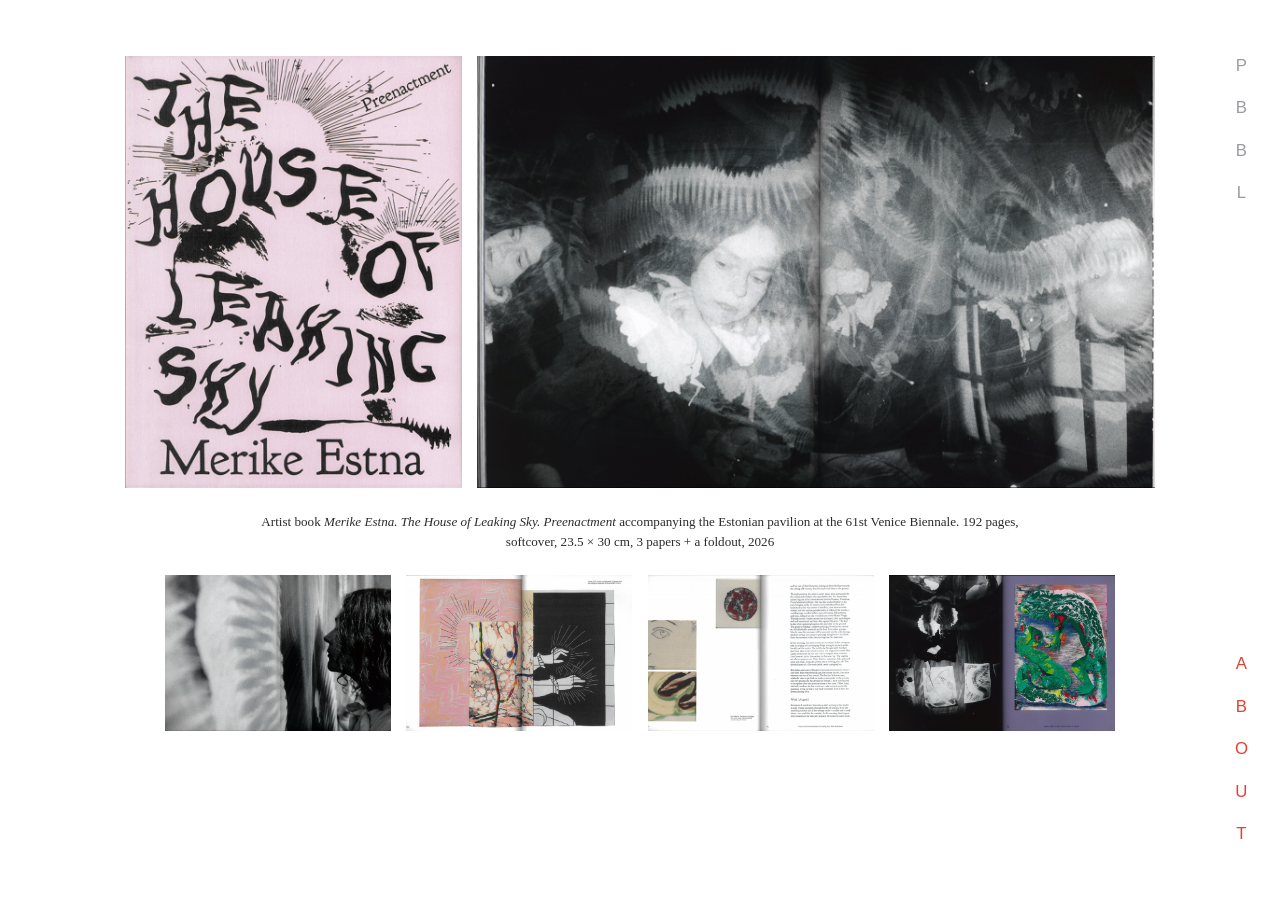
==== works.html @ 7cdcc130 "Update" ====
<!DOCTYPE html>
<html lang="en">
<head>
  <meta charset="UTF-8">
  <meta name="viewport" content="width=device-width, initial-scale=1.0">
  <title>PBBL — Works</title>
  <link rel="stylesheet" href="styles.css">
</head>
<body class="works-body">

  <!-- Right-Hand Side Vertical Navigation -->
  <aside class="side-nav">
    <a href="/pbbl" class="side-stack pbbl-stack" title="PBBL">
      <span>P</span>
      <span>B</span>
      <span>B</span>
      <span>L</span>
    </a>

    <a href="./#about" class="side-stack about-stack" title="About">
      <span>A</span>
      <span>B</span>
      <span>O</span>
      <span>U</span>
      <span>T</span>
    </a>
  </aside>

  <!-- Works Content Container -->
  <main class="works-container">
    
    <!-- Hero / Featured Spread -->
    <section class="works-hero">
      <div class="hero-cover">
        <img src="images/image 5.png" alt="Cover" class="gallery-item">
      </div>
      <div class="hero-spread">
        <img src="images/image 6.png" alt="Spread" class="gallery-item">
      </div>
    </section>

    <!-- Caption -->
    <figcaption class="works-caption">
      Artist book <em>Merike Estna. The House of Leaking Sky. Preenactment</em> accompanying the Estonian pavilion at the 61st Venice Biennale. 192 pages, softcover, 23.5 &times; 30 cm, 3 papers + a foldout, 2026
    </figcaption>

    <!-- Thumbnail Strip -->
    <section class="works-thumbnails">
      <div class="thumb-item">
        <img src="images/image 2.png" alt="Spread Detail 1" class="gallery-item" alt="1">
      </div>
      <div class="thumb-item">
        <img src="images/image 3.png" alt="Spread Detail 2" class="gallery-item" alt="2">
      </div>
      <div class="thumb-item">
        <img src="images/image 4.png" alt="Spread Detail 3" class="gallery-item" alt="3">
      </div>
      <div class="thumb-item">
        <img src="images/image 7.png" alt="Spread Detail 4" class="gallery-item" alt="4">
      </div>
    </section>

  </main>

<!-- Fullscreen Slideshow Lightbox -->
<div class="slideshow-overlay" id="slideshowOverlay" aria-hidden="true">
  <!-- Pebble Close Button -->
  <button class="slideshow-close" id="slideshowClose" aria-label="Close slideshow">
    <span class="pebble-close-icon"></span>
  </button>

  <!-- Left Pebble Arrow -->
  <button class="slideshow-nav slideshow-prev" id="slideshowPrev" aria-label="Previous image">
    <span class="pebble-arrow-left"></span>
  </button>

  <!-- Centered Image Container -->
  <div class="slideshow-image-container">
    <img id="slideshowImage" src="" alt="Slideshow view">
  </div>

  <!-- Right Pebble Arrow -->
  <button class="slideshow-nav slideshow-next" id="slideshowNext" aria-label="Next image">
    <span class="pebble-arrow-right"></span>
  </button>
</div>
<script src="script.js"></script>
</body>
</html>
---- styles.css ----
* {
  margin: 0;
  padding: 0;
  box-sizing: border-box;
}

html {
  scroll-behavior: smooth;
}

body {
  width: 100vw;
  height: 100vh;
  /* overflow: hidden; */
  background-color: #ffffff;
  font-family: "Din17", Helvetica, Arial, sans-serif;
  /* user-select: none; */
}

@font-face {
  font-family: "Din17";
  src: url("./fonts/Din17\ Regular.otf") format("otf");
  font-weight: normal;
  font-style: normal;
}

@font-face {
  font-family: "PlantinStd";
  src: url("./fonts/PlantinStd.otf") format("otf");
  font-weight: 500;
  font-style: normal;
}

.canvas {
  position: relative;
  width: 100vw;
  height: 100vh;
}

/* --- SCATTERED LETTERS --- */
.scattered-letter {
  position: absolute;
  transform: translate(-50%, -50%);
  text-decoration: none;
  font-size: clamp(1.2rem, 2vw, 2.2rem);
  font-weight: 300;
  display: flex;
  align-items: center;
  justify-content: center;
  width: 2.2em;
  height: 2.2em;
  cursor: pointer;
  user-select: none;
  -webkit-user-select: none;
    /* Smooth fade-in and return transition */
  transition: opacity 0.45s cubic-bezier(0.25, 1, 0.5, 1), 
              text-decoration 0.2s ease;
}

/* While hovering the canvas, make all other letters disappear */
.canvas.is-hovering .scattered-letter:not(.highlighted) {
  opacity: 0;
  pointer-events: none; /* Prevents hovering/clicking invisible letters */
  pointer-events: none;
  transition: opacity 0.55s cubic-bezier(0.16, 1, 0.3, 1);
}

/* Keep the active group fully visible and underlined */
.canvas.is-hovering .scattered-letter.highlighted {
  opacity: 1;
  text-decoration: none;
  /* text-decoration: underline;
  text-underline-offset: 4px; */
}


/* Color definitions per link */
.works {
  color: #af9b4b;
}

.about {
  color: #e44132;
}

.contact {
  color: #698ca0;
}

.pbbl {
  color: #9b9ba0;
}


/* --- Exact percentage coordinates based on image --- */

/* WORKS (Gold) */
.letter-w-works { left: 4%;  top: 5.5%; }
.letter-o-works { left: 10.5%; top: 23%; }
.letter-r-works { left: 17.8%; top: 72%; }
.letter-k-works { left: 54.8%; top: 63.5%; }
.letter-s-works { left: 79%;   top: 39%; }

/* ABOUT (Red) */
.letter-a-about { left: 30.5%; top: 20%; }
.letter-b-about { left: 36.4%; top: 79%; }
.letter-o-about { left: 55.5%; top: 54.5%; }
.letter-u-about { left: 70.6%; top: 66%; }
.letter-t-about { left: 77.9%; top: 86.8%; }

/* CONTACT (Blue) */
.letter-c1-contact { left: 25.5%; top: 39%; }
.letter-o-contact  { left: 36.3%; top: 52.5%; }
.letter-n-contact  { left: 43.8%; top: 30.5%; }
.letter-t1-contact { left: 50.5%; top: 42.5%; }
.letter-a-contact  { left: 54.8%; top: 19%; }
.letter-c2-contact { left: 73.8%; top: 12%; }
.letter-t2-contact { left: 88.8%; top: 24.5%; }

/* PBBL (Grey) */
.letter-p-pbbl  { left: 50.2%; top: 81.8%; }
.letter-b1-pbbl { left: 61.6%; top: 75%; }
.letter-b2-pbbl { left: 82.2%; top: 75.2%; }
.letter-l-pbbl  { left: 90.6%; top: 91.2%; }


/* --- ABOUT SECTION --- */
.section-about {
  width: 100%;
  min-height: 100vh;
  background-color: #ffffff;
  /* Balanced margins for an editorial reading experience */
  padding: 6rem 8vw 8rem 8vw;
  font-family: "Din17", Helvetica, Arial, sans-serif;
  color: #6a6a6a;
  box-sizing: border-box;
  position: relative;
}

/* Two-Column Grid Layout */
.about-grid {
  display: grid;
  grid-template-columns: 1.15fr 1fr;
  column-gap: 5.5rem;
  row-gap: 4.5rem;
  max-width: 1100px;
  margin: 0;
}

.about-col {
  display: flex;
  flex-direction: column;
  gap: 2.8rem;
}

/* Base text styling */
.about-block {
  font-size: 1.2rem;
  line-height: 1.55;
  font-family: "PlantinStd", Georgia, "Times New Roman", Times, serif;
}

.about-block h4 {
  font-size: 0.85rem;
  font-weight: 400;
  color: #9E9E9E;
  text-transform: uppercase;
  letter-spacing: 0.05em;
  /* margin-bottom: 0.45rem; */
  font-family: "Din17", Helvetica, Arial, sans-serif;
}

.about-block p {
  color: #9E9E9E;
  /* margin-bottom: 0.75rem; */
}

.about-block ul {
  list-style: none;
  padding: 0;
  margin: 0;
}

.about-block li {
  line-height: 1.55;
  color: #9E9E9E;
}

.about-block a {
  color: inherit;
  text-decoration: underline;
  text-underline-offset: 3px;
}

/* --- Scattered Inset Monograms (P B B L) --- */

/* Float the monogram container so text wraps neatly if long, or stays seamlessly inline */
.pbbl-monogram {
     color: #9E9E9E;
  position: relative;
  display: inline-block;
  float: left;
  user-select: none;
  font-size: 1rem;
  font-weight: 300;
  font-family: "Din17", Helvetica, Arial, sans-serif;
    margin-right: 0.6rem;
    margin-top: -32px;
}

.pbbl-monogram span {
  position: absolute;
  line-height: 1;
}

/* Monogram 1 (Top-Left Paragraph: "B top, P left, B right, L bottom") */
.monogram-1 {
  width: 70px;
  height: 52px;
  /* margin-right: 0.75rem;
  margin-top: -3px; */
}
.monogram-1 .l-p  { left: 0px;  top: 18px; }
.monogram-1 .l-b1 { left: 16px; top: 0px; }
.monogram-1 .l-b2 { left: 42px; top: 18px; }
.monogram-1 .l-l  { left: 22px; top: 38px; }

/* Monogram 2 (Second Paragraph: "B top, L left, P right, B bottom") */
.monogram-2 {
  width: 68px;
  height: 52px;
  /* margin-right: 0.75rem;
  margin-top: -3px; */
}
.monogram-2 .l-b1 { left: 22px; top: 0px; }
.monogram-2 .l-l  { left: 2px;  top: 16px; }
.monogram-2 .l-p  { left: 48px; top: 16px; }
.monogram-2 .l-b2 { left: 22px; top: 36px; }

/* Monogram 3 (Right Column Paragraph: "P top-left, B1 bottom-left, B2 top-right, L bottom-right") */
.monogram-3 {
  width: 58px;
  height: 48px;
  /* margin-right: 0.75rem;
  margin-top: -3px; */
}
.monogram-3 .l-p  { left: 0px;  top: 2px; }
.monogram-3 .l-b1 { left: 2px;  top: 22px; }
.monogram-3 .l-b2 { left: 30px; top: 12px; }
.monogram-3 .l-l  { left: 18px; top: 34px; }

/* Responsive view for tablet / mobile screens */
@media (max-width: 800px) {
  .section-about {
    padding: 4rem 1.5rem 6rem 1.5rem;
  }
  .about-grid {
    grid-template-columns: 1fr;
    row-gap: 2.8rem;
  }
}

/* Pebble Link Container */
.pebble-home-link {
  position: absolute;
  right: 5vw;
  bottom: 8vw;
  display: inline-flex;
  align-items: center;
  justify-content: center;
  text-decoration: none;
  cursor: pointer;
  z-index: 10;
  padding: 10px; /* Expands clickable hit-area */
  transition: transform 0.3s cubic-bezier(0.25, 1, 0.5, 1);
}

/* 
 * Irregular, organic pebble shape using asymmetric border-radius.
 * Default color matches the subtle grey/charcoal of PBBL, turns red on hover.
 */
.pebble-shape {
  display: block;
  width: 38px;
  height: 28px;
  background-color: #9b9ba0; /* Soft grey matching the PBBL letters */
  border-radius: 64% 36% 58% 42% / 45% 62% 38% 55%; /* Natural pebble silhouette */
  transform: rotate(-12deg);
  transition: background-color 0.25s ease, transform 0.35s ease;
}

/* Hover effect: turns signature red and nudges slightly */
.pebble-home-link:hover .pebble-shape {
  background-color: #e44132; /* Signature red */
  /* transform: rotate(0deg) scale(1.12); */
}

.pebble-home-link:active .pebble-shape {
  transform: scale(0.95);
}

/* Responsive spacing adjustment */
@media (max-width: 600px) {
  .pebble-home-link {
    right: 2rem;
    bottom: 2rem;
  }
}

/* --- IMPRINT MODAL OVERLAY --- */
.imprint-overlay {
  position: fixed;
  inset: 0;
  width: 100vw;
  height: 100vh;
  background-color: rgba(0, 0, 0, 0.35);
  backdrop-filter: blur(4px);
  display: flex;
  align-items: center;
  justify-content: center;
  z-index: 1000;
  opacity: 0;
  visibility: hidden;
  pointer-events: none;
  transition: opacity 0.25s ease, visibility 0.25s ease;
}

.imprint-overlay.is-open {
  opacity: 1;
  visibility: visible;
  pointer-events: auto;
}

/* Modal Content Card */
.imprint-modal {
  position: relative;
  background: #ffffff;
  /* width: 90%;
  max-width: 620px;
  max-height: 85vh; */
  overflow-y: auto;
  padding: 3rem 2.5rem;
  border-radius: 2px;
  box-shadow: 0 10px 30px rgba(0, 0, 0, 0.08);
  font-family: inherit;
  color: #444;
}

/* Close Button (X) */
.imprint-close-btn {
  position: absolute;
  top: 1.5rem;
  right: 1.5rem;
  background: transparent;
  border: none;
  font-size: 1.4rem;
  font-weight: 300;
  color: #777;
  cursor: pointer;
  line-height: 1;
  padding: 0.2rem;
  transition: color 0.15s ease;
}

.imprint-close-btn:hover {
  color: #000;
}

/* Modal Typography */
.imprint-modal h2 {
  font-size: 1.3rem;
  font-weight: 400;
  letter-spacing: 0.05em;
  margin-bottom: 1.5rem;
  text-transform: uppercase;
}

.imprint-modal h3 {
  font-size: 0.85rem;
  font-weight: 600;
  text-transform: uppercase;
  letter-spacing: 0.05em;
  margin-top: 1.4rem;
  margin-bottom: 0.3rem;
  color: #222;
}

.imprint-modal p {
  font-size: 0.88rem;
  line-height: 1.6;
  color: #666;
  margin-bottom: 0.8rem;
}

.imprint-modal a {
  color: inherit;
  text-decoration: underline;
  text-underline-offset: 3px;
}

/* --- FULLSCREEN CONTACT OVERLAY --- */
.contact-overlay {
  position: fixed;
  inset: 0;
  width: 100vw;
  height: 100vh;
  background-color: #ffffff;
  z-index: 9999;
  display: flex;
  align-items: center;
  justify-content: center;
  opacity: 0;
  visibility: hidden;
  pointer-events: none;
  transition: opacity 0.3s ease, visibility 0.3s ease;
}

.contact-overlay.is-open {
  opacity: 1;
  visibility: visible;
  pointer-events: auto;
}

/* Big red centered email link */
.contact-content {
  text-align: center;
  padding: 2rem;
  max-width: 90vw;
}

.contact-email {
  color: #e44132; /* Signature bright red/coral */
  font-size: clamp(2rem, 5.5vw, 5.5rem);
  font-weight: 300;
  text-decoration: none;
  letter-spacing: -0.02em;
  transition: opacity 0.2s ease, text-decoration 0.2s ease;
  word-break: break-all;
  font-family: "PlantinStd", Georgia, "Times New Roman", Times, serif;
}

.contact-email:hover {
  text-decoration: underline;
  text-underline-offset: 8px;
}

/* Close button pinned to top right */
.contact-close-btn {
  position: fixed;
  top: 2.5rem;
  right: 3.5rem;
  background: none;
  border: none;
  font-size: 2rem;
  line-height: 1;
  font-weight: 300;
  color: #777;
  cursor: pointer;
  padding: 0.5rem;
  transition: color 0.2s ease, transform 0.2s ease;
}

.contact-close-btn:hover {
  color: #000;
  transform: scale(1.1);
}

@media (max-width: 600px) {
  .contact-close-btn {
    top: 1.5rem;
    right: 1.5rem;
  }
}

/* --- WORKS PAGE LAYOUT --- */

body.works-body {
  padding: 3.5rem 5rem; /* Equal left and right padding */
  box-sizing: border-box;
} 

.works-body {
  position: relative;
  background-color: #ffffff;
  min-height: 100vh;
  padding: 3.5rem 7vw 4rem 4vw; /* Space on the right for fixed vertical nav */
  box-sizing: border-box;
  font-family: "PlantinStd", Georgia, "Times New Roman", Times, serif;
}

/* --- VERTICAL RIGHT NAVIGATION --- */
.side-nav {
  position: fixed;
  top: 0;
  right: 0;
  height: 100vh;
  width: 6vw;
  min-width: 50px;
  display: flex;
  flex-direction: column;
  justify-content: space-between;
  align-items: center;
  padding: 3.5rem 0 3.5rem 0;
  box-sizing: border-box;
  z-index: 100;
  user-select: none;
  -webkit-user-select: none;
  font-family: "Din17", Helvetica, Arial, sans-serif;
}

.side-stack {
  display: flex;
  flex-direction: column;
  align-items: center;
  gap: 1.4rem;
  text-decoration: none;
  font-size: 1.05rem;
  font-weight: 300;
  letter-spacing: 0.02em;
  transition: opacity 0.2s ease;
}

/* Grey PBBL stack in top right */
.pbbl-stack {
  color: #9b9ba0;
}

/* Red ABOUT stack in bottom right */
.about-stack {
  color: #e44132;
}

.side-stack:hover span {
  text-decoration: underline;
  text-underline-offset: 4px;
}

/* --- MAIN WORKS DISPLAY --- */
.works-container {
width: 100%;
  max-width: 1200px;
  margin: 0 auto;
  display: flex;
  flex-direction: column;
  align-items: center;
}

/* Top Row: Cover (Left) + Spread (Right) */
.works-hero {
display: inline-flex;
  justify-content: center;
  align-items: center;
  gap: 1.2vw;
  margin: 0 auto;
}

.hero-cover,
.hero-spread {
  align-items: center;
  justify-content: center;
  flex: 0 0 auto; /* Do NOT force percentage widths */
}

.hero-cover {
  display: flex;
  justify-content: flex-end;
}

.hero-spread {
  justify-content: flex-start;
}

.works-hero img {
  height: clamp(280px, 48vh, 460px); /* Pinned height so both images scale cleanly together */
  width: auto;
  object-fit: contain;
  display: block;
}


/* Editorial Caption */
.works-caption {
font-size: 0.82rem;
  line-height: 1.5;
  color: #2b2b2b;
  text-align: center;
  max-width: 760px;
  margin: 1.5rem auto;
}

.works-caption em {
  font-style: italic;
}

/* Bottom Strip: 4 Equal Columns */
.works-thumbnails {
display: grid;
  grid-template-columns: repeat(4, 1fr);
  gap: 1.2vw;
  width: 100%;
  max-width: 950px; /* Adjust to match the visual footprint of the hero row */
  margin: 0 auto;
}

.thumb-item {
 width: 100%;
  height: auto;
  display: block;
}

.thumb-item img {
  width: 100%;
  height: auto;
  aspect-ratio: 1.45 / 1;
  object-fit: cover;
  display: block;
}

/* Make gallery items clickable */
.gallery-item {
  cursor: pointer;
}

/* Fullscreen Overlay */
.slideshow-overlay {
  position: fixed;
  inset: 0;
  background-color: #D7F2FF;
  z-index: 1000;
  display: flex;
  align-items: center;
  justify-content: center;
  opacity: 0;
  visibility: hidden;
  pointer-events: none;
  transition: opacity 0.3s cubic-bezier(0.2, 0, 0, 1), visibility 0.3s ease;
  user-select: none;
  -webkit-user-select: none;
}

.slideshow-overlay.is-active {
  opacity: 1;
  visibility: visible;
  pointer-events: auto;
}

/* Main Image Container */
.slideshow-image-container {
    width: 90vw;
  height: 90vh;
  max-width: 70vw;
  max-height: 70vh;
  display: flex;
  align-items: center;
  justify-content: center;
}

.slideshow-image-container img {
width: 100%;
  height: 100%;
  object-fit: contain; /* Keeps original proportions without distortion or crop */
  display: block;
}

/* Base button reset for slideshow controls */
.slideshow-close,
.slideshow-nav {
  position: absolute;
  background: transparent;
  border: none;
  cursor: pointer;
  padding: 1.5rem;
  display: flex;
  align-items: center;
  justify-content: center;
  z-index: 1010;
  transition: transform 0.25s ease, opacity 0.2s ease;
}

/* --- CLOSE PEBBLE (Top Right) --- */
.slideshow-close {
  top: 1.6rem;
  right: 2rem;
}

/* Organic small rounded pebble */
.pebble-close-icon {
  position: relative;
  display: block;
  width: 24px;
  height: 20px;
  background-color: #9b9ba0;
  border-radius: 62% 38% 54% 46% / 48% 65% 35% 52%;
  transition: background-color 0.25s ease, transform 0.3s ease;
}

/* Fine hairline 'x' carved into the stone */
.pebble-close-icon::before,
.pebble-close-icon::after {
  /* content: ""; */
  position: absolute;
  top: 50%;
  left: 50%;
  width: 10px;
  height: 1.5px;
  background-color: #ffffff;
}

.pebble-close-icon::before {
  transform: translate(-50%, -50%) rotate(45deg);
}

.pebble-close-icon::after {
  transform: translate(-50%, -50%) rotate(-45deg);
}

.slideshow-close:hover .pebble-close-icon {
  background-color: #e44132; /* Studio signature red */
  transform: scale(1.15) rotate(90deg);
}


/* --- PREV / NEXT PEBBLE ARROWS --- */
.slideshow-prev {
  left: 2rem;
}

.slideshow-next {
  right: 2rem;
}

/* Directional teardrop river pebble (Left) */
.pebble-arrow-left {
  display: block;
  width: 28px;
  height: 14px;
  background-color: #9b9ba0;
  /* Asymmetric contour tapering gently towards the left */
  border-radius: 25% 75% 70% 30% / 50% 60% 40% 50%;
  transform: rotate(5deg);
  transition: background-color 0.25s ease, transform 0.25s ease;
}

/* Directional teardrop river pebble (Right) */
.pebble-arrow-right {
  display: block;
  width: 28px;
  height: 14px;
  background-color: #9b9ba0;
  /* Asymmetric contour tapering gently towards the right */
  border-radius: 75% 25% 30% 70% / 60% 50% 50% 40%;
  transform: rotate(-5deg);
  transition: background-color 0.25s ease, transform 0.25s ease;
}

/* Hover States: slight tactile push & color shift to red */
.slideshow-prev:hover .pebble-arrow-left {
  background-color: #e44132;
  /* transform: translateX(-4px) scale(1.12); */
}

.slideshow-next:hover .pebble-arrow-right {
  background-color: #e44132;
  /* transform: translateX(4px) scale(1.12); */
}

.slideshow-close:active,
.slideshow-nav:active {
  transform: scale(0.92);
}

@media (max-width: 768px) {
  .slideshow-image-container {
    max-width: 92vw;
    max-height: 75vh;
  }
  .slideshow-prev {
    left: 0.5rem;
  }
  .slideshow-next {
    right: 0.5rem;
  }
}

@media (max-width: 768px) {
  /* 1. Page container & layout */
  body.works-body {
    padding: 1.5rem 1.25rem 4rem 1.25rem;
  }

  /* 2. Top Navigation for Mobile (horizontal instead of fixed vertical right) */
  .side-nav {
    position: static;
    height: auto;
    width: 100%;
    min-width: 0;
    flex-direction: row;
    justify-content: space-between;
    padding: 0 0 2rem 0;
  }

  .side-stack {
    flex-direction: row;
    gap: 0.5rem;
    font-size: 0.95rem;
  }

  /* 3. Hero items stack vertically on phones */
  .works-hero {
    flex-direction: column;
    gap: 1.25rem;
    width: 100%;
  }

  .works-hero img {
    height: auto;
    max-height: 44vh;
    max-width: 100%;
    width: auto;
  }

  /* 4. Thumbnails grid (2 columns for phones) */
  .works-thumbnails {
    grid-template-columns: repeat(2, 1fr);
    gap: 0.75rem;
    max-width: 100%;
  }

  .works-caption {
    font-size: 0.78rem;
    margin: 1.25rem auto;
    padding: 0 0.5rem;
  }

  /* 5. Slideshow overlay sizing & positioning */
  .slideshow-image-container {
    width: 94vw;
    height: 70vh;
    max-height: 72vh;
  }

  /* Expand touch hit-areas for pebble buttons */
  .slideshow-close,
  .slideshow-nav {
    padding: 1.2rem;
    -webkit-tap-highlight-color: transparent;
  }

  .slideshow-close {
    top: 1rem;
    right: 1rem;
  }

  .slideshow-prev,
  .slideshow-next {
    position: absolute;
    top: auto;
    bottom: 6vh; /* Distance from bottom of screen */
    padding: 1rem 1.5rem;
  }

  /* Move arrows closer to bottom/edges so they don't cover vertical book pages */
 .slideshow-prev {
    /* left: calc(50% - 10px); */
    right: auto;
  }

 .slideshow-next {
    /* right: calc(50% - 10px); */
    left: auto;
  }

  /* Slightly scale down pebble shapes for small screens */
  .pebble-close-icon {
    width: 22px;
    height: 18px;
  }

  .pebble-arrow-left,
  .pebble-arrow-right {
    width: 24px;
    height: 12px;
  }
}
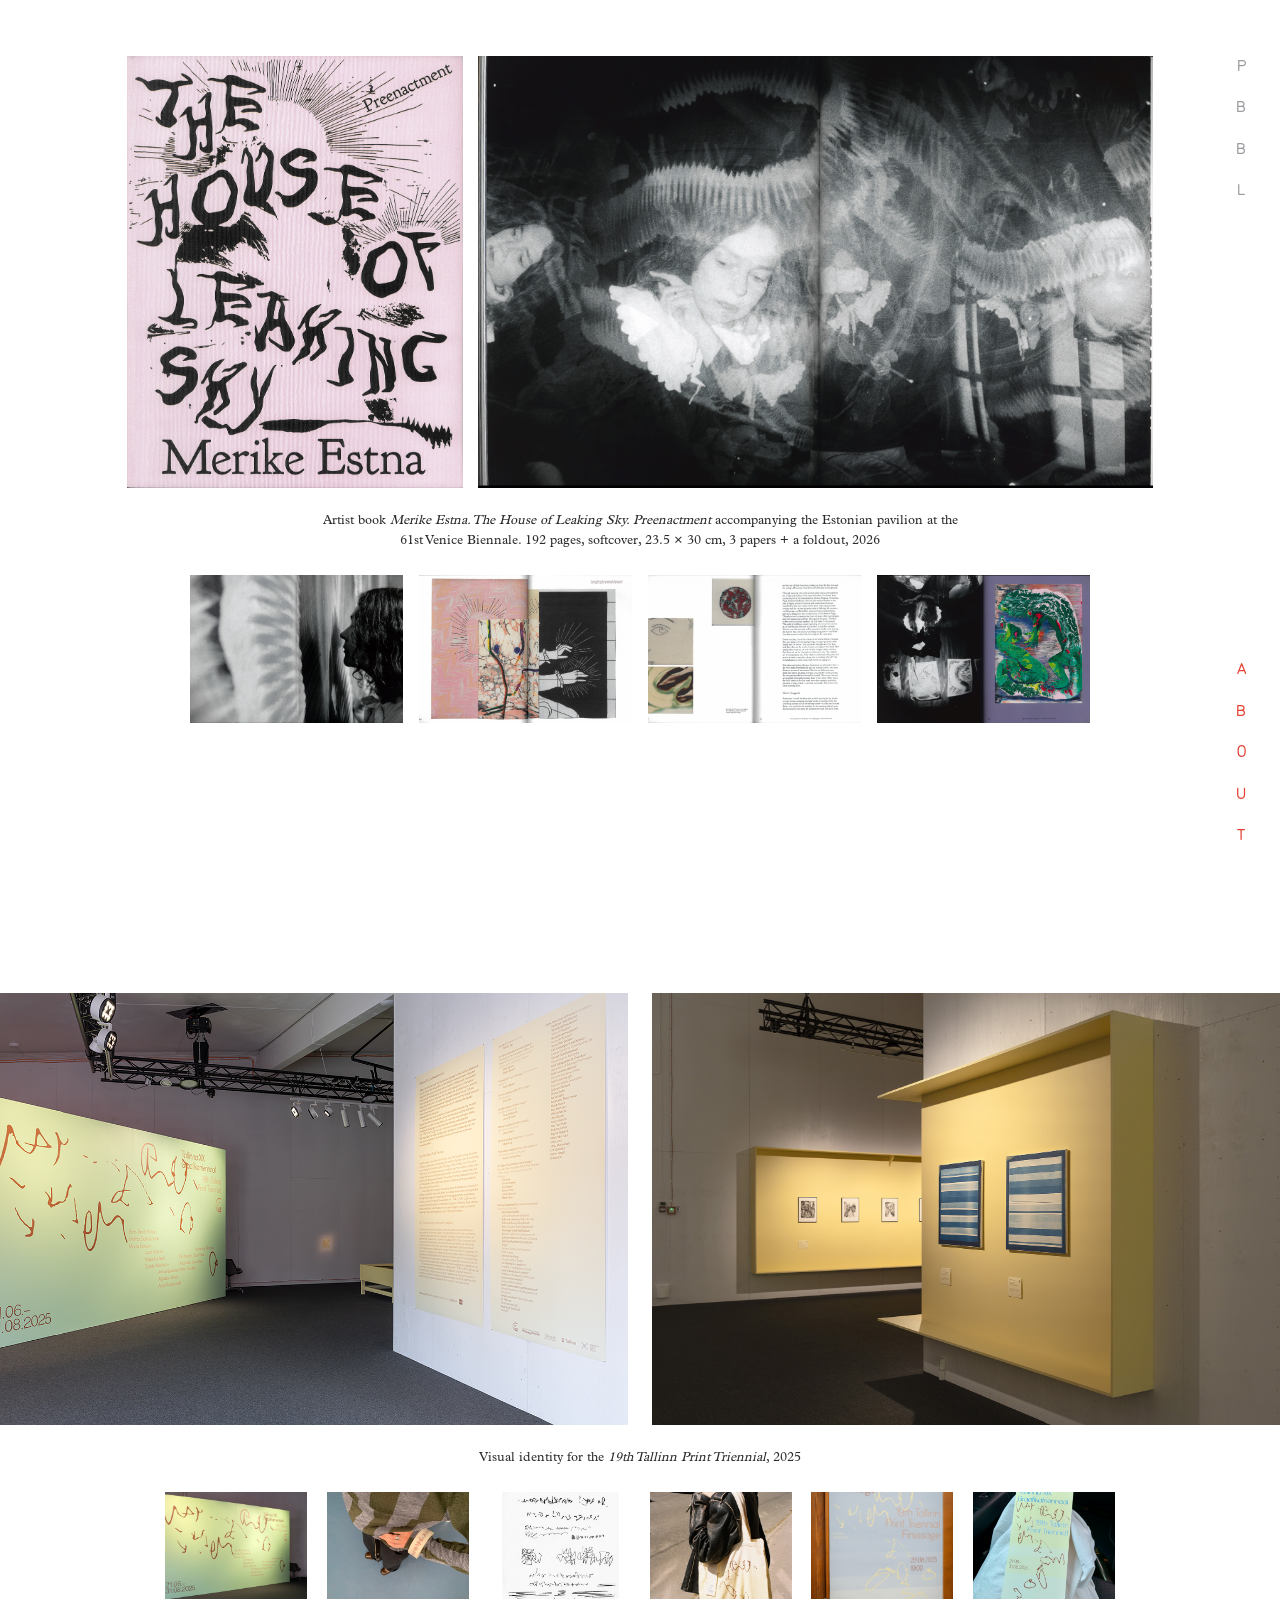
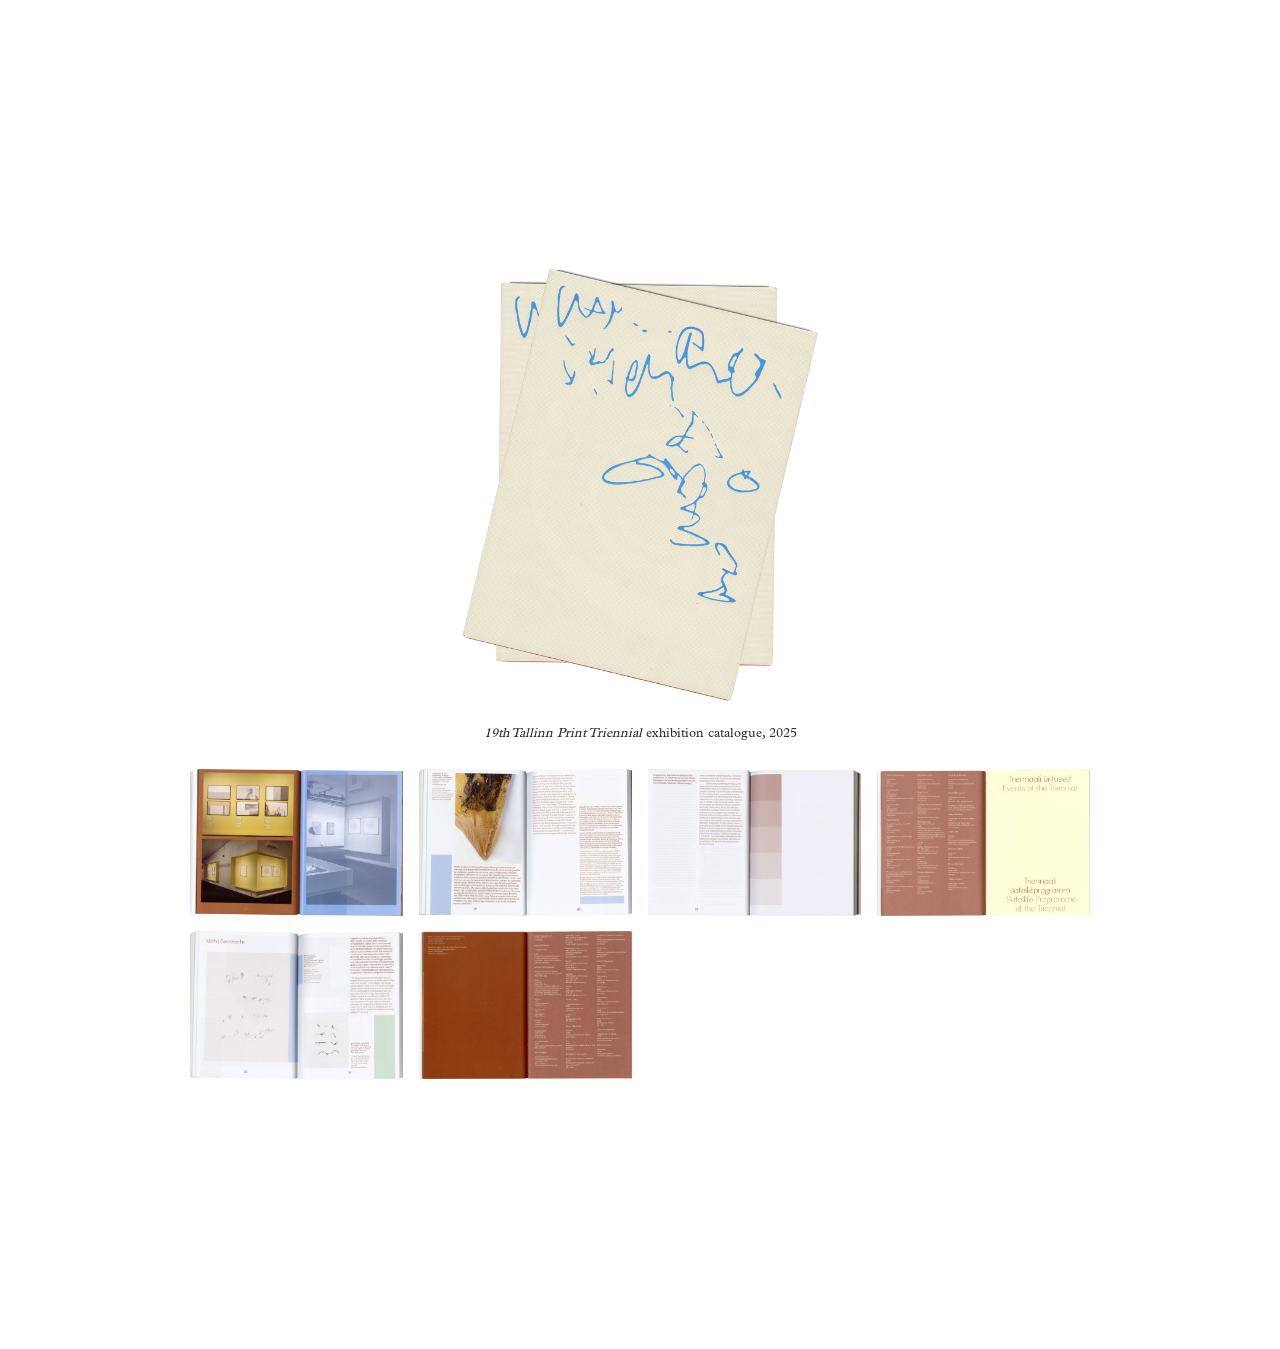
==== commit 004512aa: "New update of everything" ====
--- a/works.html
+++ b/works.html
@@ -10,7 +10,7 @@
 
   <!-- Right-Hand Side Vertical Navigation -->
   <aside class="side-nav">
-    <a href="/pbbl" class="side-stack pbbl-stack" title="PBBL">
+    <a href="./#home" class="side-stack pbbl-stack" title="PBBL">
       <span>P</span>
       <span>B</span>
       <span>B</span>
@@ -29,14 +29,12 @@
   <!-- Works Content Container -->
   <main class="works-container">
     
+    <!-- ================= PROJECT 1 ================= -->
+  <article class="project-entry">
     <!-- Hero / Featured Spread -->
     <section class="works-hero">
-      <div class="hero-cover">
-        <img src="images/image 5.png" alt="Cover" class="gallery-item">
-      </div>
-      <div class="hero-spread">
-        <img src="images/image 6.png" alt="Spread" class="gallery-item">
-      </div>
+      <img src="images/vb/vb_image0_cover.png" alt="Cover" class="gallery-item">
+      <img src="images/vb/vb_image1_0002_Layer-6.png" alt="Spread" class="gallery-item">
     </section>
 
     <!-- Caption -->
@@ -59,6 +57,75 @@
         <img src="images/image 7.png" alt="Spread Detail 4" class="gallery-item" alt="4">
       </div>
     </section>
+</article>
+
+<!-- ================= PROJECT 2.1 ================= -->
+  <article class="project-entry is-wide">
+    <!-- Hero / Featured Spread -->
+    <section class="works-hero">
+      <img src="images/tpt/identity/tpt_identity1.1.png" alt="Cover" class="gallery-item">
+      <img src="images/tpt/identity/tpt_identity1.2.jpg" alt="Spread" class="gallery-item">
+    </section>
+
+    <!-- Caption -->
+    <figcaption class="works-caption">
+      Visual identity for the <em>19th Tallinn Print Triennial</em>, 2025
+    </figcaption>
+
+    <!-- Thumbnail Strip -->
+    <section class="works-thumbnails">
+         <div class="thumb-item">
+        <img src="images/tpt/identity/tpt_identity1.3.jpg" alt="Detail 6" class="gallery-item">
+      </div>
+      <div class="thumb-item">
+        <img src="images/tpt/identity/tpt_identity2.jpeg" alt="Detail 1" class="gallery-item">
+      </div>
+      <div class="thumb-item">
+        <img src="images/tpt/identity/tpt_identity3.png" alt="Detail 2" class="gallery-item">
+      </div>
+      <div class="thumb-item">
+        <img src="images/tpt/identity/tpt_identity4.jpg" alt="Detail 3" class="gallery-item">
+      </div>
+      <div class="thumb-item">
+        <img src="images/tpt/identity/tpt_identity5.png" alt="Detail 4" class="gallery-item">
+      </div>
+       <div class="thumb-item">
+        <img src="images/tpt/identity/tpt_identity6.png" alt="Detail 5" class="gallery-item">
+      </div>
+    </section>
+</article>
+
+<!-- ================= PROJECT 2.2 ================= -->
+  <article class="project-entry">
+    <section class="works-hero">
+        <img src="images/tpt/double_title.png" alt="Project 2 Cover" class="gallery-item">
+    </section>
+
+    <figcaption class="works-caption">
+      <em>19th Tallinn Print Triennial</em> exhibition catalogue, 2025
+    </figcaption>
+
+    <section class="works-thumbnails">
+      <div class="thumb-item">
+        <img src="images/tpt/tpt_detail1.png" alt="Detail 1" class="gallery-item">
+      </div>
+      <div class="thumb-item">
+        <img src="images/tpt/tpt_detail2.png" alt="Detail 2" class="gallery-item">
+      </div>
+      <div class="thumb-item">
+        <img src="images/tpt/tpt_detail3.png" alt="Detail 3" class="gallery-item">
+      </div>
+      <div class="thumb-item">
+        <img src="images/tpt/tpt_detail4.png" alt="Detail 4" class="gallery-item">
+      </div>
+       <div class="thumb-item">
+        <img src="images/tpt/tpt_detail5.png" alt="Detail 4" class="gallery-item">
+      </div>
+       <div class="thumb-item">
+        <img src="images/tpt/tpt_detail6.png" alt="Detail 4" class="gallery-item">
+      </div>
+    </section>
+  </article>
 
   </main>
 
@@ -77,6 +144,7 @@
   <!-- Centered Image Container -->
   <div class="slideshow-image-container">
     <img id="slideshowImage" src="" alt="Slideshow view">
+    <figcaption class="slideshow-caption" id="slideshowCaption"></figcaption>
   </div>
 
   <!-- Right Pebble Arrow -->
--- a/styles.css
+++ b/styles.css
@@ -19,16 +19,18 @@
 
 @font-face {
   font-family: "Din17";
-  src: url("./fonts/Din17\ Regular.otf") format("otf");
-  font-weight: normal;
+  src: url("./fonts/Din17-Regular.otf") format("opentype");
+  font-weight: 400;
   font-style: normal;
+  font-display: swap;
 }
 
 @font-face {
   font-family: "PlantinStd";
-  src: url("./fonts/PlantinStd.otf") format("otf");
+  src: url("./fonts/PlantinStd.otf") format("opentype");
   font-weight: 500;
   font-style: normal;
+  font-display: swap;
 }
 
 .canvas {
@@ -125,6 +127,10 @@
 
 
 /* --- ABOUT SECTION --- */
+#about {
+scroll-margin-top: -3vh;
+}
+
 .section-about {
   width: 100%;
   min-height: 100vh;
@@ -413,6 +419,8 @@
   visibility: hidden;
   pointer-events: none;
   transition: opacity 0.3s ease, visibility 0.3s ease;
+  user-select: none;
+  -webkit-user-select: none;
 }
 
 .contact-overlay.is-open {
@@ -421,7 +429,7 @@
   pointer-events: auto;
 }
 
-/* Big red centered email link */
+/* Centered email block */
 .contact-content {
   text-align: center;
   padding: 2rem;
@@ -429,7 +437,7 @@
 }
 
 .contact-email {
-  color: #e44132; /* Signature bright red/coral */
+  color: #698ca0;
   font-size: clamp(2rem, 5.5vw, 5.5rem);
   font-weight: 300;
   text-decoration: none;
@@ -437,6 +445,8 @@
   transition: opacity 0.2s ease, text-decoration 0.2s ease;
   word-break: break-all;
   font-family: "PlantinStd", Georgia, "Times New Roman", Times, serif;
+  user-select: text;
+  -webkit-user-select: text;
 }
 
 .contact-email:hover {
@@ -444,31 +454,128 @@
   text-underline-offset: 8px;
 }
 
-/* Close button pinned to top right */
+/* Button container pinned to top right */
 .contact-close-btn {
+  position: absolute;
+  top: 1.6rem;
+  right: 2rem;
+  background: transparent;
+  border: none;
+  cursor: pointer;
+  padding: 1.2rem;
+  display: flex;
+  align-items: center;
+  justify-content: center;
+  z-index: 10001;
+  transition: transform 0.25s ease;
+  -webkit-tap-highlight-color: transparent;
+}
+
+/* --- TACTILE IRREGULAR PEBBLE CLOSE ICON --- */
+.pebble-close-icon {
+  position: relative;
+  display: block;
+  width: 28px;
+  height: 22px;
+  background-color: #9b9ba0; /* Soft natural stone grey */
+  /* Irregular 8-value organic pebble contour */
+  border-radius: 64% 36% 58% 42% / 46% 62% 38% 54%;
+  transition: background-color 0.25s ease, transform 0.3s ease;
+}
+
+.pebble-close-icon::before {
+  transform: translate(-50%, -50%) rotate(45deg);
+}
+
+.pebble-close-icon::after {
+  transform: translate(-50%, -50%) rotate(-45deg);
+}
+
+/* Hover: Turns PBBL signature red and subtly rotates */
+.contact-close-btn:hover .pebble-close-icon {
+  background-color: #e44132;
+  transform: rotate(90deg);
+}
+
+.contact-close-btn:active {
+  transform: scale(0.92);
+}
+
+@media (max-width: 768px) {
+  .contact-close-btn {
+    top: 1.2rem;
+    right: 1.2rem;
+    padding: 1rem;
+  }
+}
+
+.pronounce-overlay {
   position: fixed;
-  top: 2.5rem;
-  right: 3.5rem;
-  background: none;
+  font-family: "PlantinStd", Georgia, "Times New Roman", Times, serif;
+  inset: 0;
+  background-color: #ffffff;
+  z-index: 1000;
+  display: flex;
+  align-items: center;
+  justify-content: center;
+  padding: 3rem 8vw;
+  opacity: 0;
+  visibility: hidden;
+  pointer-events: none;
+  transition: opacity 0.35s cubic-bezier(0.16, 1, 0.3, 1), visibility 0.35s ease;
+  user-select: none;
+  -webkit-user-select: none;
+}
+
+.pronounce-overlay.is-open {
+  opacity: 1;
+  visibility: visible;
+  pointer-events: auto;
+}
+
+.pronounce-content {
+  max-width: 1050px;
+  text-align: center;
+}
+
+/* Big Red Statement Typography */
+.pronounce-text {
+  color: #9b9ba0;
+  font-size: clamp(2.2rem, 5.5vw, 5.5rem);
+  font-weight: 400;
+  line-height: 1.15;
+  letter-spacing: -0.02em;
+  margin: 0;
+  text-wrap: balance;
+}
+
+/* Close Pebble Button */
+.pronounce-close {
+  position: absolute;
+  top: 2rem;
+  right: 2.2rem;
+  background: transparent;
   border: none;
-  font-size: 2rem;
-  line-height: 1;
-  font-weight: 300;
-  color: #777;
   cursor: pointer;
-  padding: 0.5rem;
-  transition: color 0.2s ease, transform 0.2s ease;
-}
-
-.contact-close-btn:hover {
-  color: #000;
-  transform: scale(1.1);
-}
-
-@media (max-width: 600px) {
-  .contact-close-btn {
-    top: 1.5rem;
-    right: 1.5rem;
+  padding: 1.2rem;
+  display: flex;
+  align-items: center;
+  justify-content: center;
+  z-index: 1010;
+}
+
+.pronounce-close:hover .pebble-close-icon {
+  background-color: #e44132; /* Studio signature red */
+}
+
+@media (max-width: 768px) {
+  .pronounce-overlay {
+    padding: 2rem 1.5rem;
+  }
+  .pronounce-close {
+    top: 1.2rem;
+    right: 1.2rem;
+    padding: 1rem;
   }
 }
 
@@ -536,6 +643,57 @@
 }
 
 /* --- MAIN WORKS DISPLAY --- */
+.project-entry {
+    margin-bottom: 30vh; /* Space between projects */
+    max-width: 900px;
+}
+
+.project-entry.is-wide {
+  width: -moz-fit-content;
+  width: fit-content;
+  max-width: 100%;
+  margin: 0 auto 30vh;
+  display: flex;
+  flex-direction: column;
+  align-items: center;
+}
+
+/* 2. Hero sets the intrinsic width */
+.project-entry.is-wide .works-hero {
+  display: flex;
+  justify-content: center;
+  align-items: center;
+  gap: 1.5rem; /* Gap between the 2 hero images */
+  width: 100%;
+}
+
+.project-entry.is-wide .works-hero img {
+  height: clamp(320px, 48vh, 520px);
+  width: auto;
+  display: block;
+}
+
+.project-entry.is-wide .works-thumbnails {
+  width: 100%;
+  display: grid;
+  grid-template-columns: repeat(6, 1fr);
+  gap: 1.2rem;
+    max-width: 950px;
+}
+
+/* Ensure each thumbnail image fills its slot */
+.project-entry.is-wide .thumb-item {
+  width: 100%;
+}
+
+.project-entry.is-wide .thumb-item img {
+width: 100%;
+  height: auto;
+  aspect-ratio: 4 / 3;
+  object-fit: cover;
+  display: block;
+}
+
 .works-container {
 width: 100%;
   max-width: 1200px;
@@ -547,32 +705,18 @@
 
 /* Top Row: Cover (Left) + Spread (Right) */
 .works-hero {
-display: inline-flex;
-  justify-content: center;
+  display: flex;
+  justify-content: center; /* Always centers 1, 2, or more images */
   align-items: center;
   gap: 1.2vw;
+  width: 100%;
   margin: 0 auto;
 }
 
-.hero-cover,
-.hero-spread {
-  align-items: center;
-  justify-content: center;
-  flex: 0 0 auto; /* Do NOT force percentage widths */
-}
-
-.hero-cover {
-  display: flex;
-  justify-content: flex-end;
-}
-
-.hero-spread {
-  justify-content: flex-start;
-}
-
 .works-hero img {
-  height: clamp(280px, 48vh, 460px); /* Pinned height so both images scale cleanly together */
+height: clamp(280px, 48vh, 480px);
   width: auto;
+  max-width: 100%;
   object-fit: contain;
   display: block;
 }
@@ -584,7 +728,7 @@
   line-height: 1.5;
   color: #2b2b2b;
   text-align: center;
-  max-width: 760px;
+  max-width: 650px;
   margin: 1.5rem auto;
 }
 
@@ -623,7 +767,7 @@
 
 /* Fullscreen Overlay */
 .slideshow-overlay {
-  position: fixed;
+position: fixed;
   inset: 0;
   background-color: #D7F2FF;
   z-index: 1000;
@@ -633,9 +777,15 @@
   opacity: 0;
   visibility: hidden;
   pointer-events: none;
-  transition: opacity 0.3s cubic-bezier(0.2, 0, 0, 1), visibility 0.3s ease;
+  /* Smooth color fade when navigating between projects */
+  transition: opacity 0.3s ease, background-color 0.35s ease, visibility 0.3s ease;
   user-select: none;
   -webkit-user-select: none;
+}
+
+/* Grey overlay background: Every 2nd project (2nd, 4th, ...) */
+.slideshow-overlay.is-alt-bg {
+  background-color: #ebebeb; /* or your preferred grey hex */
 }
 
 .slideshow-overlay.is-active {
@@ -646,20 +796,37 @@
 
 /* Main Image Container */
 .slideshow-image-container {
-    width: 90vw;
-  height: 90vh;
-  max-width: 70vw;
-  max-height: 70vh;
-  display: flex;
+  width: 90vw;
+  max-width: 92vw;
+  height: 86vh;
+  max-height: 88vh;
+  display: flex;
+  flex-direction: column;
   align-items: center;
   justify-content: center;
+  gap: 1.2rem;
 }
 
 .slideshow-image-container img {
-width: 100%;
-  height: 100%;
-  object-fit: contain; /* Keeps original proportions without distortion or crop */
+  width: auto;
+  max-width: 100%;
+  max-height: calc(86vh - 4rem);
+  object-fit: contain;
   display: block;
+}
+
+.slideshow-caption {
+  font-size: 0.82rem;
+  line-height: 1.5;
+  color: #2b2b2b;
+  text-align: center;
+  max-width: 760px;
+  margin: 10px 0 0;
+  padding: 0 1rem;
+}
+
+.slideshow-caption em {
+  font-style: italic;
 }
 
 /* Base button reset for slideshow controls */
@@ -716,7 +883,7 @@
 
 .slideshow-close:hover .pebble-close-icon {
   background-color: #e44132; /* Studio signature red */
-  transform: scale(1.15) rotate(90deg);
+  transform: rotate(90deg);
 }
 
 
@@ -764,26 +931,37 @@
   /* transform: translateX(4px) scale(1.12); */
 }
 
-.slideshow-close:active,
+/* .slideshow-close:active,
 .slideshow-nav:active {
   transform: scale(0.92);
-}
+} */
 
 @media (max-width: 768px) {
   .slideshow-image-container {
-    max-width: 92vw;
-    max-height: 75vh;
-  }
+    height: 62vh;
+    max-height: 64vh;
+  }
+
+  .slideshow-image-container img {
+    max-height: calc(62vh - 3.5rem);
+  }
+
+  .slideshow-caption {
+    font-size: 0.75rem;
+  }
+
+  .project-entry.is-wide .works-thumbnails {
+    grid-template-columns: repeat(2, 1fr);
+    gap: 0.75rem;
+  }
+  
   .slideshow-prev {
     left: 0.5rem;
   }
   .slideshow-next {
     right: 0.5rem;
   }
-}
-
-@media (max-width: 768px) {
-  /* 1. Page container & layout */
+
   body.works-body {
     padding: 1.5rem 1.25rem 4rem 1.25rem;
   }
@@ -806,17 +984,15 @@
   }
 
   /* 3. Hero items stack vertically on phones */
-  .works-hero {
+.works-hero {
     flex-direction: column;
     gap: 1.25rem;
-    width: 100%;
   }
 
   .works-hero img {
     height: auto;
     max-height: 44vh;
     max-width: 100%;
-    width: auto;
   }
 
   /* 4. Thumbnails grid (2 columns for phones) */
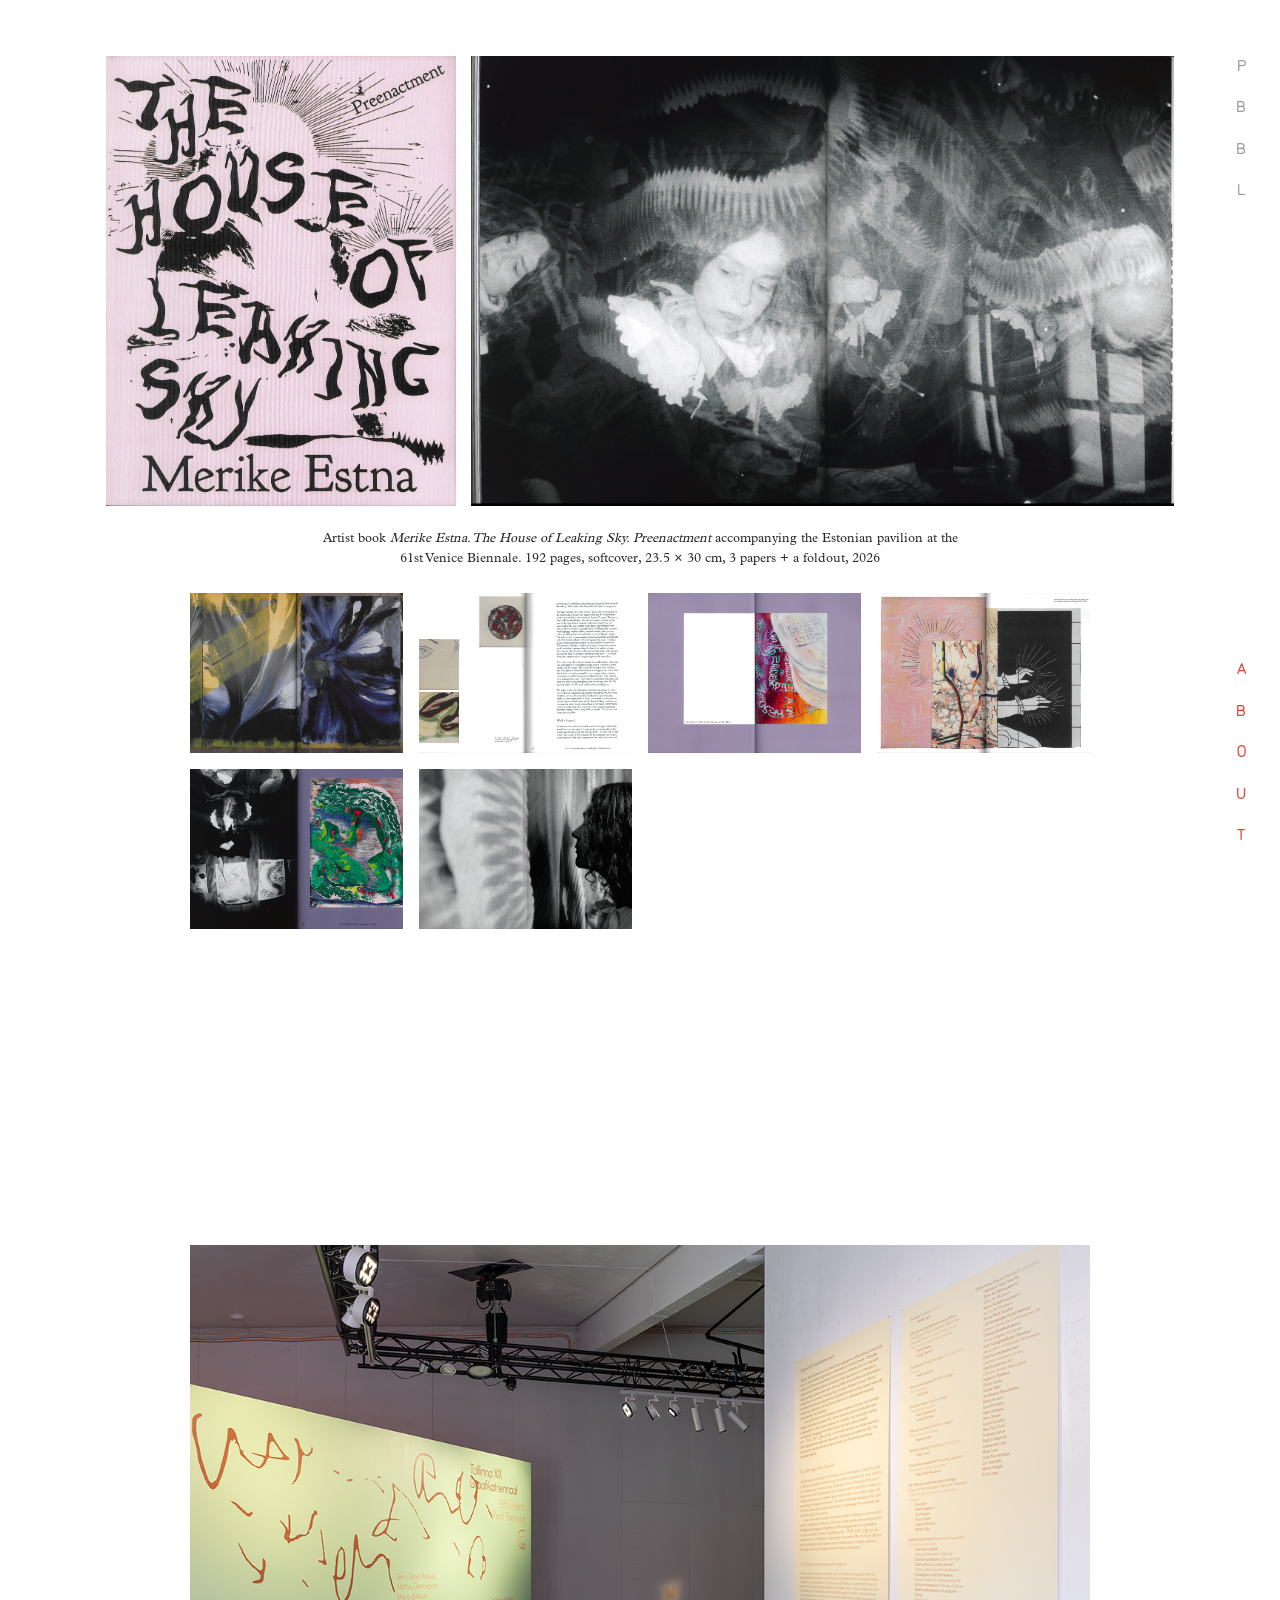
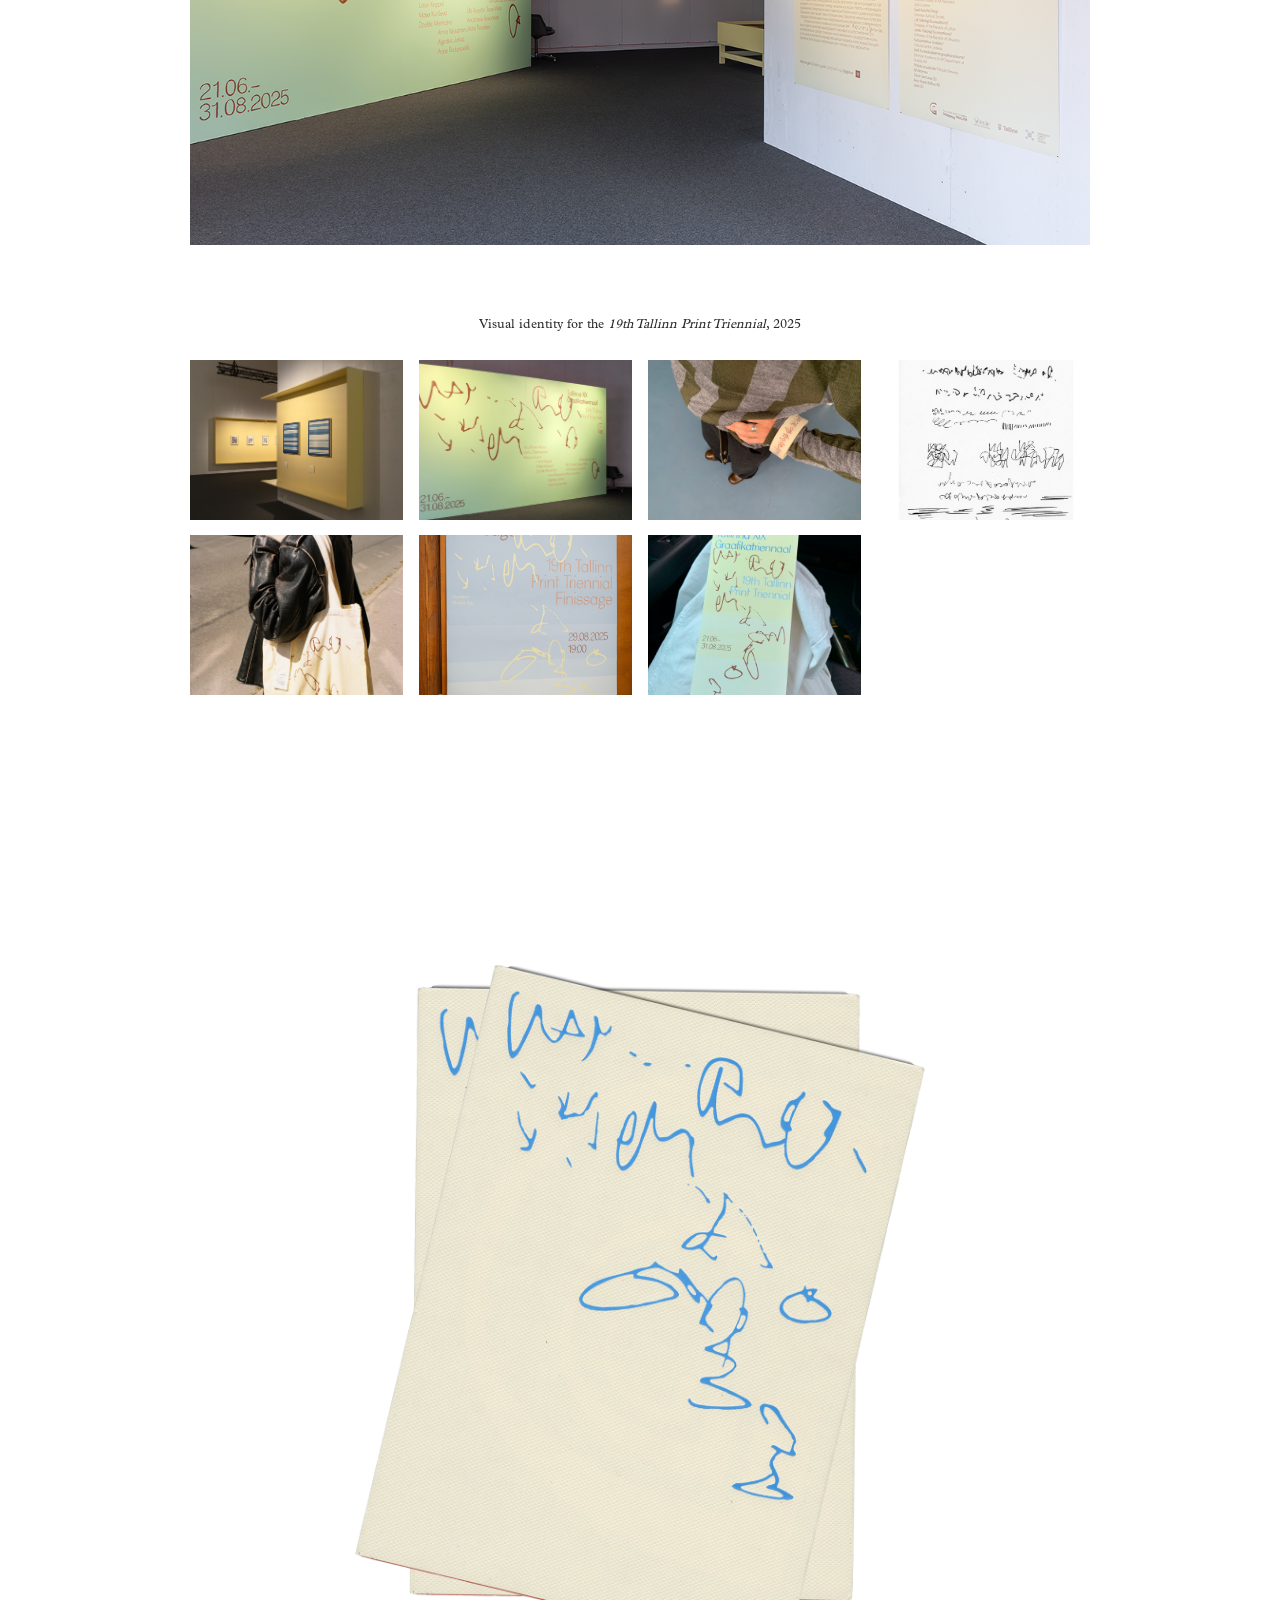
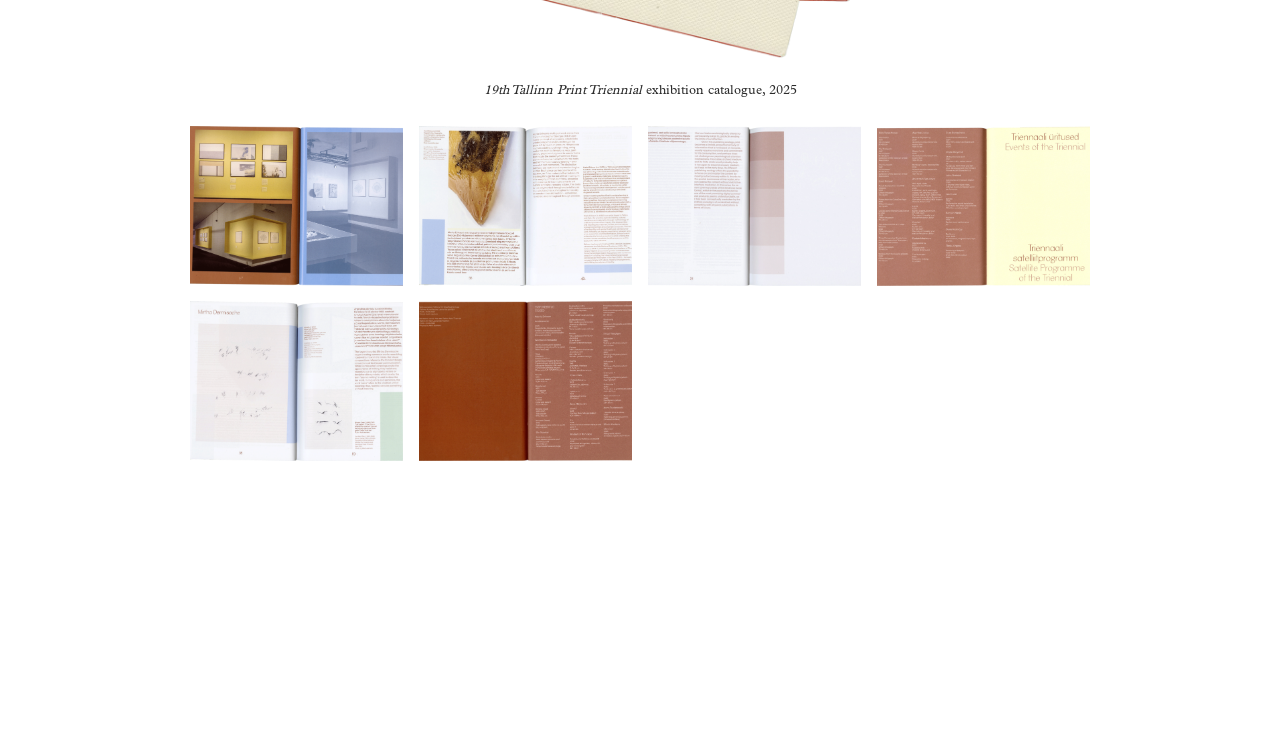
==== commit 53d70acd: "Update of an update" ====
--- a/works.html
+++ b/works.html
@@ -45,26 +45,31 @@
     <!-- Thumbnail Strip -->
     <section class="works-thumbnails">
       <div class="thumb-item">
-        <img src="images/image 2.png" alt="Spread Detail 1" class="gallery-item" alt="1">
+        <img src="images/vb/vb_image1.png" alt="Spread Detail 1" class="gallery-item" alt="1">
       </div>
       <div class="thumb-item">
-        <img src="images/image 3.png" alt="Spread Detail 2" class="gallery-item" alt="2">
+        <img src="images/vb/vb_image2.png" alt="Spread Detail 2" class="gallery-item" alt="2">
       </div>
       <div class="thumb-item">
-        <img src="images/image 4.png" alt="Spread Detail 3" class="gallery-item" alt="3">
+        <img src="images/vb/vb_image3.png" alt="Spread Detail 4" class="gallery-item" alt="4">
+      </div>
+            <div class="thumb-item">
+        <img src="images/vb/vb_image4.png" alt="Spread Detail 4" class="gallery-item" alt="5">
       </div>
       <div class="thumb-item">
-        <img src="images/image 7.png" alt="Spread Detail 4" class="gallery-item" alt="4">
+        <img src="images/vb/vb_image5.png" alt="Spread Detail 4" class="gallery-item" alt="6">
+      </div>
+                <div class="thumb-item">
+        <img src="images/vb/vb_image6.png" alt="Spread Detail 4" class="gallery-item" alt="6">
       </div>
     </section>
 </article>
 
 <!-- ================= PROJECT 2.1 ================= -->
-  <article class="project-entry is-wide">
+  <article class="project-entry">
     <!-- Hero / Featured Spread -->
     <section class="works-hero">
       <img src="images/tpt/identity/tpt_identity1.1.png" alt="Cover" class="gallery-item">
-      <img src="images/tpt/identity/tpt_identity1.2.jpg" alt="Spread" class="gallery-item">
     </section>
 
     <!-- Caption -->
@@ -74,6 +79,9 @@
 
     <!-- Thumbnail Strip -->
     <section class="works-thumbnails">
+      <div class="thumb-item">
+            <img src="images/tpt/identity/tpt_identity1.2.jpg" alt="Spread" class="gallery-item">
+      </div>
          <div class="thumb-item">
         <img src="images/tpt/identity/tpt_identity1.3.jpg" alt="Detail 6" class="gallery-item">
       </div>
--- a/styles.css
+++ b/styles.css
@@ -714,13 +714,21 @@
 }
 
 .works-hero img {
-height: clamp(280px, 48vh, 480px);
+height: clamp(280px, 50vh, 480px);
   width: auto;
   max-width: 100%;
   object-fit: contain;
   display: block;
 }
 
+/* When .works-hero contains only ONE image */
+.works-hero img:only-child,
+.works-hero > div:only-child img {
+  height: clamp(420px, 77vh, 720px); /* Increases vertical and proportional width */
+  max-width: 100%;
+  width: auto;
+  object-fit: contain;
+}
 
 /* Editorial Caption */
 .works-caption {
@@ -755,7 +763,7 @@
 .thumb-item img {
   width: 100%;
   height: auto;
-  aspect-ratio: 1.45 / 1;
+  aspect-ratio: 4 / 3;
   object-fit: cover;
   display: block;
 }
